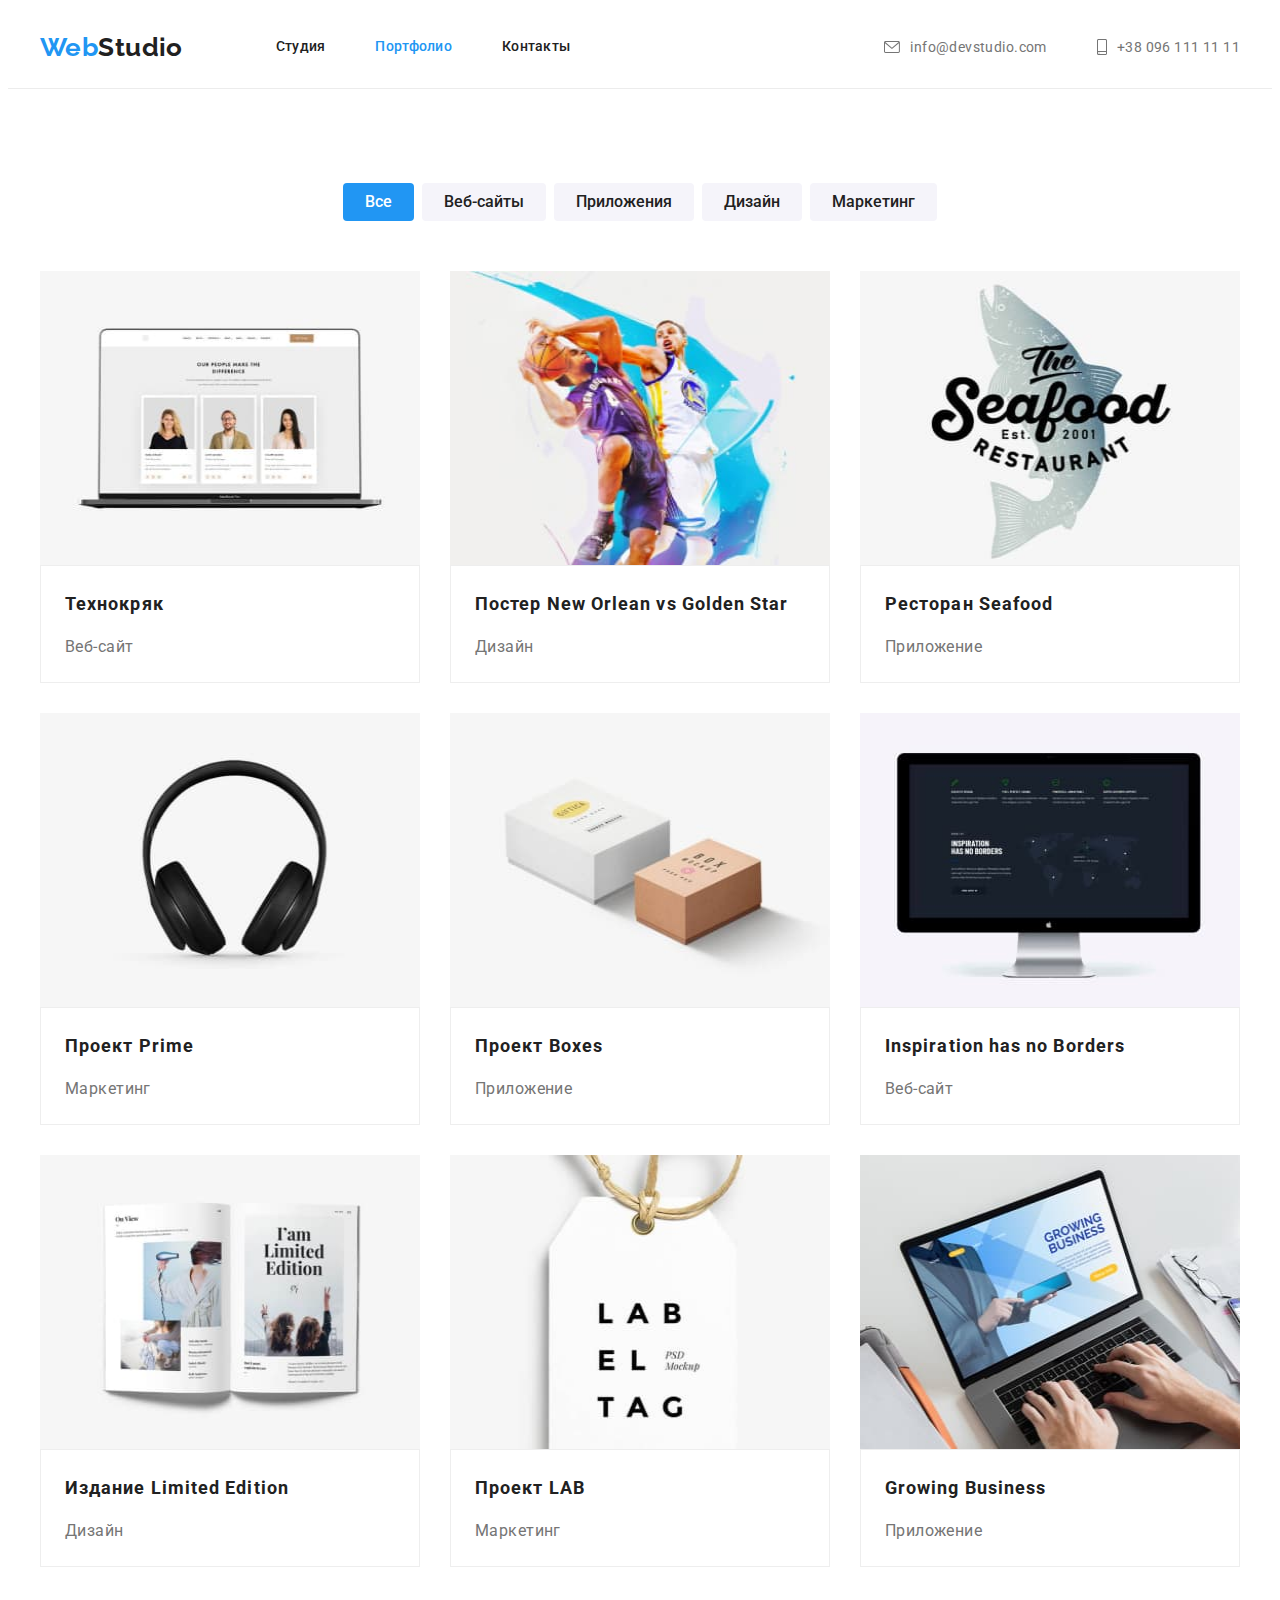
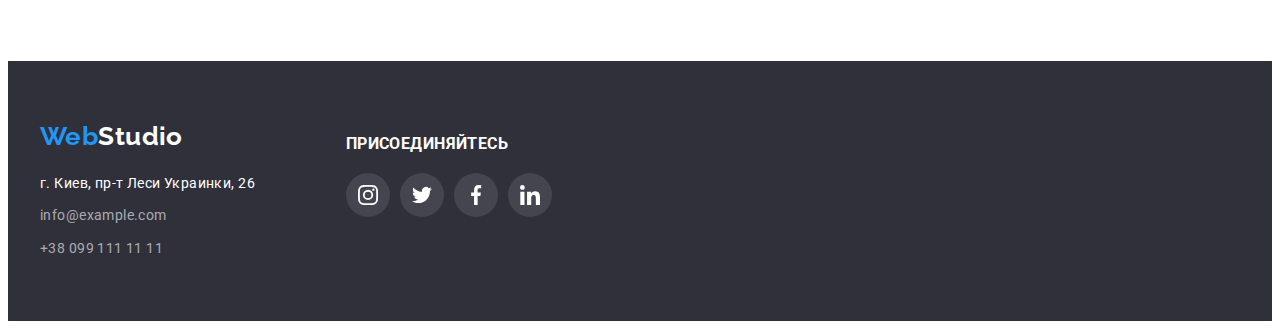
==== portfolio.html @ 651c7692 "Добавляет исходные файлы, абсолютно позиционирует ховерные элементы в портфолио" ====
﻿<!DOCTYPE html>
<html lang="ru">
  <head>
    <meta charset="UTF-8" />
    <meta http-equiv="X-UA-Compatible" content="IE=edge" />
    <meta name="viewport" content="width=device-width, initial-scale=1.0" />
    <title>Portfolio</title>
    <link rel="preconnect" href="https://fonts.gstatic.com" />
    <link
      href="https://fonts.googleapis.com/css2?family=Raleway:wght@700&family=Roboto:wght@400;500;700;900&display=swap"
      rel="stylesheet"
    />
    <link
      rel="stylesheet"
      href="https://cdnjs.cloudflare.com/ajax/libs/modern-normalize/1.0.0/modern-normalize.min.css"
      integrity="sha512-ISS7cAi1PEhQ8jnbJpJZMd29NlhNj4AWYyLOSp2CE/CsHxTCu+r+t0D2yoJudVrd0/8fTVPUVDzY5Tvli75u/g=="
      crossorigin="anonymous"
      referrerpolicy="no-referrer"
    />
    <link rel="stylesheet" href="./css/styles.css" />
  </head>
  <body>
    <header class="page-header">
      <div class="section container">
        <div class="header-menu">
          <a href="/" lang="en" class="logo link"
            ><span class="active">Web</span>Studio</a
          >

          <nav>
            <ul class="list nav-menu">
              <li><a href="./index.html" class="link">Студия</a></li>
              <li>
                <a href="./portfolio.html" class="link active">Портфолио</a>
              </li>
              <li><a href="#" class="link">Контакты</a></li>
            </ul>
          </nav>
        </div>
        <ul class="list header-contact">
          <li>
            <a href="mailto:info@devstudio.com" lang="en" class="link">
              <svg class="icon-item" width="16px" height="12px">
                <use href="./images/icons.svg#icon-envelope-header"></use>
              </svg>
              info@devstudio.com</a
            >
          </li>
          <li>
            <a href="tel:+380961111111" class="link">
              <svg class="icon-item" width="10px" height="16px">
                <use href="./images/icons.svg#icon-smartphone-header"></use>
              </svg>
              +38 096 111 11 11</a
            >
          </li>
        </ul>
      </div>
    </header>
    <main>
      <!--фильтр-->
      <section class="portfolio-page">
        <div class="section container">
          <div class="filter">
            <ul class="list">
              <li class="list-item">
                <button type="button" class="btn filter-btn btn-active">
                  Все
                </button>
              </li>
              <li class="list-item">
                <button type="button" class="btn filter-btn">Веб-сайты</button>
              </li>
              <li class="list-item">
                <button type="button" class="btn filter-btn">Приложения</button>
              </li>
              <li class="list-item">
                <button type="button" class="btn filter-btn">Дизайн</button>
              </li>
              <li class="list-item">
                <button type="button" class="btn filter-btn">Маркетинг</button>
              </li>
            </ul>
          </div>
          <!--портфолио-->
          <div class="portfolio-cards">
            <ul class="list">
              <li class="list-item portfolio-card">
                <div class="wrapper-card">
                  <img
                    src="./images/portfolio/tehnokriak.jpg"
                    alt="Ноутбук"
                    width="370"
                    height="294"
                  />
                  <div class="wrapper-description">
                    <p class="wrapper-text">
                      Технокряк это современная площадка распространения
                      коронавируса. Компании используют эту платформу для
                      цифрового шпионажа и атак на защищённые сервера
                      конкурентов.
                    </p>
                  </div>
                </div>
                <div class="portfolio-info">
                  <h3 class="list-item-title">Технокряк</h3>
                  <p class="list-item-text">Веб-сайт</p>
                </div>
              </li>
              <li class="list-item portfolio-card">
                <div class="wrapper-card">
                  <img
                    src="./images/portfolio/poster.jpg"
                    alt="Постер с баскетболистами"
                    width="370"
                    height="294"
                  />
                  <div class="wrapper-description">
                    <p class="wrapper-text">
                      Технокряк это современная площадка распространения
                      коронавируса. Компании используют эту платформу для
                      цифрового шпионажа и атак на защищённые сервера
                      конкурентов.
                    </p>
                  </div>
                </div>
                <div class="portfolio-info">
                  <h3 class="list-item-title">
                    Постер New Orlean vs Golden Star
                  </h3>
                  <p class="list-item-text">Дизайн</p>
                </div>
              </li>
              <li class="list-item portfolio-card">
                <div class="wrapper-card">
                  <img
                    src="./images/portfolio/restaurant.jpg"
                    alt="Логотип ресторана"
                    width="370"
                    height="294"
                  />
                  <div class="wrapper-description">
                    <p class="wrapper-text">
                      Технокряк это современная площадка распространения
                      коронавируса. Компании используют эту платформу для
                      цифрового шпионажа и атак на защищённые сервера
                      конкурентов.
                    </p>
                  </div>
                </div>
                <div class="portfolio-info">
                  <h3 class="list-item-title">Ресторан Seafood</h3>
                  <p class="list-item-text">Приложение</p>
                </div>
              </li>
              <li class="list-item portfolio-card">
                <div class="wrapper-card">
                  <img
                    src="./images/portfolio/pri.jpg"
                    alt="Наушники"
                    width="370"
                    height="294"
                  />
                  <div class="wrapper-description">
                    <p class="wrapper-text">
                      Технокряк это современная площадка распространения
                      коронавируса. Компании используют эту платформу для
                      цифрового шпионажа и атак на защищённые сервера
                      конкурентов.
                    </p>
                  </div>
                </div>
                <div class="portfolio-info">
                  <h3 class="list-item-title">Проект Prime</h3>
                  <p class="list-item-text">Маркетинг</p>
                </div>
              </li>
              <li class="list-item portfolio-card">
                <div class="wrapper-card">
                  <img
                    src="./images/portfolio/boxes.jpg"
                    alt="Коробки"
                    width="370"
                    height="294"
                  />
                  <div class="wrapper-description">
                    <p class="wrapper-text">
                      Технокряк это современная площадка распространения
                      коронавируса. Компании используют эту платформу для
                      цифрового шпионажа и атак на защищённые сервера
                      конкурентов.
                    </p>
                  </div>
                </div>
                <div class="portfolio-info">
                  <h3 class="list-item-title">Проект Boxes</h3>
                  <p class="list-item-text">Приложение</p>
                </div>
              </li>
              <li class="list-item portfolio-card">
                <div class="wrapper-card">
                  <img
                    src="./images/portfolio/inspiration.jpg"
                    alt="Монитор"
                    width="370"
                    height="294"
                  />
                  <div class="wrapper-description">
                    <p class="wrapper-text">
                      Технокряк это современная площадка распространения
                      коронавируса. Компании используют эту платформу для
                      цифрового шпионажа и атак на защищённые сервера
                      конкурентов.
                    </p>
                  </div>
                </div>
                <div class="portfolio-info">
                  <h3 class="list-item-title">Inspiration has no Borders</h3>
                  <p class="list-item-text">Веб-сайт</p>
                </div>
              </li>
              <li class="list-item portfolio-card">
                <div class="wrapper-card">
                  <img
                    src="./images/portfolio/limiteded.jpg"
                    alt="Журнал"
                    width="370"
                    height="294"
                  />
                  <div class="wrapper-description">
                    <p class="wrapper-text">
                      Технокряк это современная площадка распространения
                      коронавируса. Компании используют эту платформу для
                      цифрового шпионажа и атак на защищённые сервера
                      конкурентов.
                    </p>
                  </div>
                </div>
                <div class="portfolio-info">
                  <h3 class="list-item-title">Издание Limited Edition</h3>
                  <p class="list-item-text">Дизайн</p>
                </div>
              </li>
              <li class="list-item portfolio-card">
                <div class="wrapper-card">
                  <img
                    src="./images/portfolio/lab.jpg"
                    alt="лейба"
                    width="370"
                    height="294"
                  />
                  <div class="wrapper-description">
                    <p class="wrapper-text">
                      Технокряк это современная площадка распространения
                      коронавируса. Компании используют эту платформу для
                      цифрового шпионажа и атак на защищённые сервера
                      конкурентов.
                    </p>
                  </div>
                </div>
                <div class="portfolio-info">
                  <h3 class="list-item-title">Проект LAB</h3>
                  <p class="list-item-text">Маркетинг</p>
                </div>
              </li>
              <li class="list-item portfolio-card">
                <div class="wrapper-card">
                  <img
                    src="./images/portfolio/growing.jpg"
                    alt="Ноутбук"
                    width="370"
                    height="294"
                  />
                  <div class="wrapper-description">
                    <p class="wrapper-text">
                      Технокряк это современная площадка распространения
                      коронавируса. Компании используют эту платформу для
                      цифрового шпионажа и атак на защищённые сервера
                      конкурентов.
                    </p>
                  </div>
                </div>
                <div class="portfolio-info">
                  <h3 class="list-item-title">Growing Business</h3>
                  <p class="list-item-text">Приложение</p>
                </div>
              </li>
            </ul>
          </div>
        </div>
      </section>
    </main>
    <footer class="footer-page">
      <div class="section container">
        <div class="logo-address">
          <a href="/" lang="en" class="logo link"
            ><span class="active">Web</span>Studio</a
          >
          <address class="footer-address">
            <ul class="list">
              <li class="list-item">
                <a href="#" class="link">г. Киев, пр-т Леси Украинки, 26</a>
              </li>

              <li class="list-item footer-contact">
                <a href="mailto:info@example.com" lang="en" class="link"
                  >info@example.com</a
                >
              </li>
              <li class="list-item footer-contact">
                <a href="tel:+380991111111" class="link">+38 099 111 11 11</a>
              </li>
            </ul>
          </address>
        </div>
        <div class="footer-social-networks">
          <h3 class="list-item-title">присоединяйтесь</h3>
          <ul class="list social-networks">
            <li class="sn-item">
              <a href="https://www.instagram.com" class="link footer-link-sn">
                <svg class="sn-icon">
                  <use href="./images/icons.svg#icon-instagram-grey"></use>
                </svg>
              </a>
            </li>
            <li class="sn-item">
              <a href="https://www.twitter.com/" class="link footer-link-sn">
                <svg class="sn-icon">
                  <use href="./images/icons.svg#icon-twitter"></use>
                </svg>
              </a>
            </li>
            <li class="sn-item">
              <a href="https://www.facebook.com" class="link footer-link-sn">
                <svg class="sn-icon">
                  <use href="./images/icons.svg#icon-facebook"></use>
                </svg>
              </a>
            </li>
            <li class="sn-item">
              <a href="https://www.linkedin.com" class="link footer-link-sn">
                <svg class="sn-icon">
                  <use href="./images/icons.svg#icon-linkedin"></use>
                </svg>
              </a>
            </li>
          </ul>
        </div>
      </div>
    </footer>
  </body>
</html>
---- css/styles.css ----
﻿
:root {
  --basis-text-color: #212121;
  --secondary-text-color: #757575;
  --background-color: #E5E5E5;
  --white-color: #FFFFFF;
  --active-color: #2196F3;
  --background-btn-color: #F5F4FA;
  --borders-color: #EEEEEE;
  --border-line-color: #ECECEC;
  --dark-background: #2F303A;
  --footer-contact-color: rgba(255, 255, 255, 0.6);
  --footer-icon-bg-color: rgba(255, 255, 255, 0.1);
  --hero-gradient: rgba(47, 48, 58, 0.4);
  --wrapper-title: rgba(47, 48, 58, 0.8);
  --icons-color: #AFB1B8;
  --wrapper-portfolio-card: rgba(33, 150, 243, 0.9);
}

body {
  color: var(--secondary-text-color);
  font-family: Roboto, sans-serif;
  font-weight: 400;
  font-style: normal;
  font-size: 14px;
  line-height: 1.71;
  letter-spacing: 0.03em;
}


.link {
  display: flex;
  text-decoration: none;
  color: inherit;
  font-style: inherit;
  align-items: center;
  
}

.list {
  list-style: none;
  margin: 0;
  padding: 0;
}

.active,
.link:hover,
.link:focus {
  color: var(--active-color);
}

.btn {
  font-family: inherit;
  background-color: var(--background-btn-color);
  border: none;
  cursor: pointer;
  text-align: center;
  border-radius: 4px;
}
.btn:hover,
.btn:focus {
  box-shadow: 0px 3px 1px rgba(0, 0, 0, 0.1),
  0px 1px 2px rgba(0, 0, 0, 0.08),
  0px 2px 2px rgba(0, 0, 0, 0.12);
}
.container {
  width: 1200px;
  margin: 0 auto;
}
.section {
  padding: 94px 15px;  
}

/*HEADER*/
.page-header {
  border-bottom: 1px solid var(--border-line-color);
  
}
.logo {
  font-family: Raleway, sans-serif;
  font-weight: 700;
  font-size: 26px;
  line-height: 1.19;
  color: var(--basis-text-color);
  margin-right: 93px;
}

.nav-menu {
  display: flex;
  color: var(--basis-text-color);
  font-weight: 500;
  line-height: 1.14;
  letter-spacing: 0.02em;
  
}

.nav-menu li:not(:last-child),
.header-contact li:not(:last-child) {
  margin-right: 50px;
}

.header-contact {
  display: flex;
  margin-left: auto;  
  color: var(--secondary-text-color);
  align-items: center;
}
.header-contact .icon-item {
  margin-right: 10px;
  fill: currentColor;
}


.page-header .container {
  display: flex;
  padding-top: 24px;
  padding-bottom: 25px;
}

.header-menu {
  display: flex;  
  align-items: center;
}

/*HERO*/
.hero {
  text-align: center;
  letter-spacing: 0.06em;
}
.layers {
  max-width: 1600px;
  height: 600px;
  margin-left: auto;
  margin-right: auto;
  background-color: var(--dark-background);
  background-image: linear-gradient(rgba(47, 48, 58, 0.4), rgba(47, 48, 58, 0.4)),
  url('../images/hero/hero-background.jpg');
  background-repeat: no-repeat;
  background-size: cover;
  
  background-position: center;
}
.hero .section {
  padding-top: 200px;
  padding-bottom: 200px;
}

.hero-title {
  text-transform: uppercase;
  color: var(--white-color);
  font-weight: 900;
  font-size: 44px;
  line-height: 1.36;
  margin-top: 0;
  margin-bottom: 30px;
}
 
.hero-btn {
  width: 200px;
  height: 50px;
  background: #2196F3;
  color: var(--white-color);
  box-shadow: 0px 4px 4px rgba(0, 0, 0, 0.15);
  font-weight: 700;
  font-size: 16px;
  line-height: 1.9;
  padding: 0;
}



.advantages .list-item-title {
  text-transform: uppercase;
}
.advantages .list-item:not(:last-child) {
  margin-right: 30px;
}

.advantages .list {
  display: flex;
}
.advantages .list-item {
  width: calc((100% - 90px) / 4);
}

.thumb {
  display: flex;
  width: 270px;
  height: 120px;
  background-color: var(--background-btn-color);
  padding-top: 25px;
  padding-bottom: 25px;
  margin-bottom: 30px;
  
}
.thumb .icon-item {
  width: 70px;
  height: 70px;
  margin-left: auto;
  margin-right: auto;
}

.list-item-title {
  color: var(--basis-text-color);
  font-weight: 700;
  line-height: 1.14;
  margin-top: 0;
  margin-bottom: 10px;
  
}
.list-item-text {
 margin: 0;
}

.title {
  color: var(--basis-text-color);
  font-size: 36px;
  line-height: 1.16;
  text-align: center;
  margin-top: 0;
  margin-bottom: 50px;
}


/*work*/
.work .section {
  padding-top: 0;
}
.work .list {
  display: flex;
}
.work .list-item:not(:last-child) {
  margin-right: 30px;
}

.work .list-item {
  width: 370px;
  position: relative;
}
.wrapper-title {
  background-color: var(--wrapper-title);
  position: absolute;
  width: 100%;
  height: 70px;
  bottom: 0px;

}
.wrapper-title .list-item-title {
  color: var(--white-color);
  text-transform: uppercase;
  margin-bottom: 0;
  text-align: center;
  padding-top: 27px;
  padding-bottom: 27px;
}

/*team*/
.team {
  background-color: var(--background-btn-color);
}
.team .list {
  display: flex;

}
.team-card {
  width: calc((100% - 90px) / 4);
  background-color: var(--white-color);
  box-shadow: 0px 1px 3px rgba(0, 0, 0, 0.12), 0px 1px 1px rgba(0, 0, 0, 0.14), 0px 2px 1px rgba(0, 0, 0, 0.2);
  border-radius: 0px 0px 4px 4px;
  border-bottom: 1px solid var(--borders-color);
  text-align: center;
}
.team-card:not(:last-child) {
  margin-right: 30px;
}
.team-card .list-item-title {
  font-weight: 500;
  font-size: 16px;
  line-height: 1.19;
}

.photo-team {
  margin-top: 0;
  margin-bottom: 30px;
}

.team-card > .list-item-text {
  margin-bottom: 16px;
}
.social-networks {
  display: flex;
  justify-content: center;
  margin-bottom: 30px;
  
}


.sn-item:not(:last-child) {
  margin-right: 10px;
}
.sn-item .link {
  display: flex;
  height: 44px;
  width: 44px;
  color: var(--icons-color);
  background-color: var(--white-color);
  border-radius: 50%;
  align-items: center;
  justify-content: center;
}
.sn-icon {
  width: 20px;
  height: 20px;
  fill: currentColor;
}
.sn-item .link:hover {
  color: var(--white-color);
  background-color: var(--active-color);
}
/* clients */
.clients .list {
  display: flex;
  color: var(--icons-color);
}
.clients .list-item {
  display: flex;
  width: 170px;
  height: 92px;
  border: 1px solid #AFB1B8;
  box-sizing: border-box;
  border-radius: 4px;
  align-items: center;
  justify-content: center;
  
}
.hover-boder:hover {
  border: 1px solid var(--active-color);
}
.client-logo {
  display: flex;
  width: 106px;
  height: 60px;
  align-content: center;
  fill: currentColor;
}
.hover-boder .link {
  width: 100%;
  height: 100%;
  justify-content: center;
}

.clients .list-item:not(:last-child) {
  margin-right: 30px;
}
/*footer*/
.footer-page {
  background-color: var(--dark-background);
  
}
.footer-page .section {
  display: flex;
  padding-top: 60px;
  padding-bottom: 60px;
}
.footer-address {
  font-style: inherit;
}
.footer-address .list-item:not(:last-child) {
  margin-bottom: 9px;
}
.footer-page .link {
  color: var(--white-color);
}
.footer-contact .link {
  color: var(--footer-contact-color);
} 
.footer-page .logo {
  margin-bottom: 20px;
}
.footer-page .list-item-title {
 text-transform: uppercase;
  color: var(--white-color);
  margin-bottom: 20px;
}
.footer-social-networks {
  display: flex;
  flex-direction: column;
  justify-content: center;
}
.footer-social-networks .link {
  color: var(--white-color);
  background-color: var(--footer-icon-bg-color);
}
.footer-social-networks .link:hover {
  background-color: var(--active-color)
}
.logo-address {
  margin-right: 70px;
}

/*PORTFOLIO PAGE*/

.filter-btn {
  box-sizing: content-box;
  color: var(--basis-text-color);
  font-size: 16px;
  line-height: 1.62;
  font-weight: 500;
  padding: 6px 22px;
}

.btn-active {
  box-sizing: content-box;
  background-color: var(--active-color);
  color: var(--white-color);
  font-weight: 500;
  font-size: 16px;
  line-height: 1.62;
  padding: 6px 22px;
}

.filter-btn:hover, 
.filter-btn:focus,
.filter-btn:active {
  background-color: var(--active-color);
  color: var(--white-color);
}

.filter .list-item:not(:last-child) {
  margin-right: 8px;
}

.filter{
  margin-bottom: 50px;
}
.filter .list {
  display: flex;
  justify-content: center;
  
}
.portfolio-cards .list {
  display: flex;
  flex-wrap: wrap;
}

.list-item img {
  display: block;
  width: 100%;
}
.portfolio-card {
  width: calc((100% - 60px) / 3);
  background-color: var(--white-color);
  box-sizing: content-box;
  margin-bottom: 30px;
  margin-right: 30px;
  position: relative;
}

.portfolio-card:hover {
  box-shadow: 0px 1px 1px rgba(0, 0, 0, 0.12),
  0px 4px 4px rgba(0, 0, 0, 0.06),
  1px 4px 6px rgba(0, 0, 0, 0.16);
}

.portfolio-card .list-item-title {
  font-size: 18px;
  line-height: 2;
  letter-spacing: 0.06em;
}
.portfolio-card .list-item-text {
  font-size: 16px;
  line-height: 1.87;
}
.portfolio-card:nth-child(3n) {
  margin-right: 0;
}
.portfolio-card:nth-last-child(-n + 3) {
  margin-bottom: 0;
}
.portfolio-info {
  border: 1px solid var(--borders-color);
  padding: 20px 24px;
}
.wrapper-card {
  position: relative;
}
.wrapper-card::before {
  display: inline-block;
  position: absolute;
  content: "";
  width: 100%;
  height: 100%;
  background-color: var(--wrapper-portfolio-card);
  opacity: 0;
}

.wrapper-description {
  width: 100%;
  height: 100%;
  padding: 63px 24px;
  position: absolute;
  top: 0;
  opacity: 0;
}
.wrapper-text {
  color: var(--white-color);
  margin: 0;
  font-size: 18px;
  line-height: 1.56;
}
.portfolio-card:hover .wrapper-description,
.portfolio-card:hover .wrapper-card::before {
  opacity: 1;
}
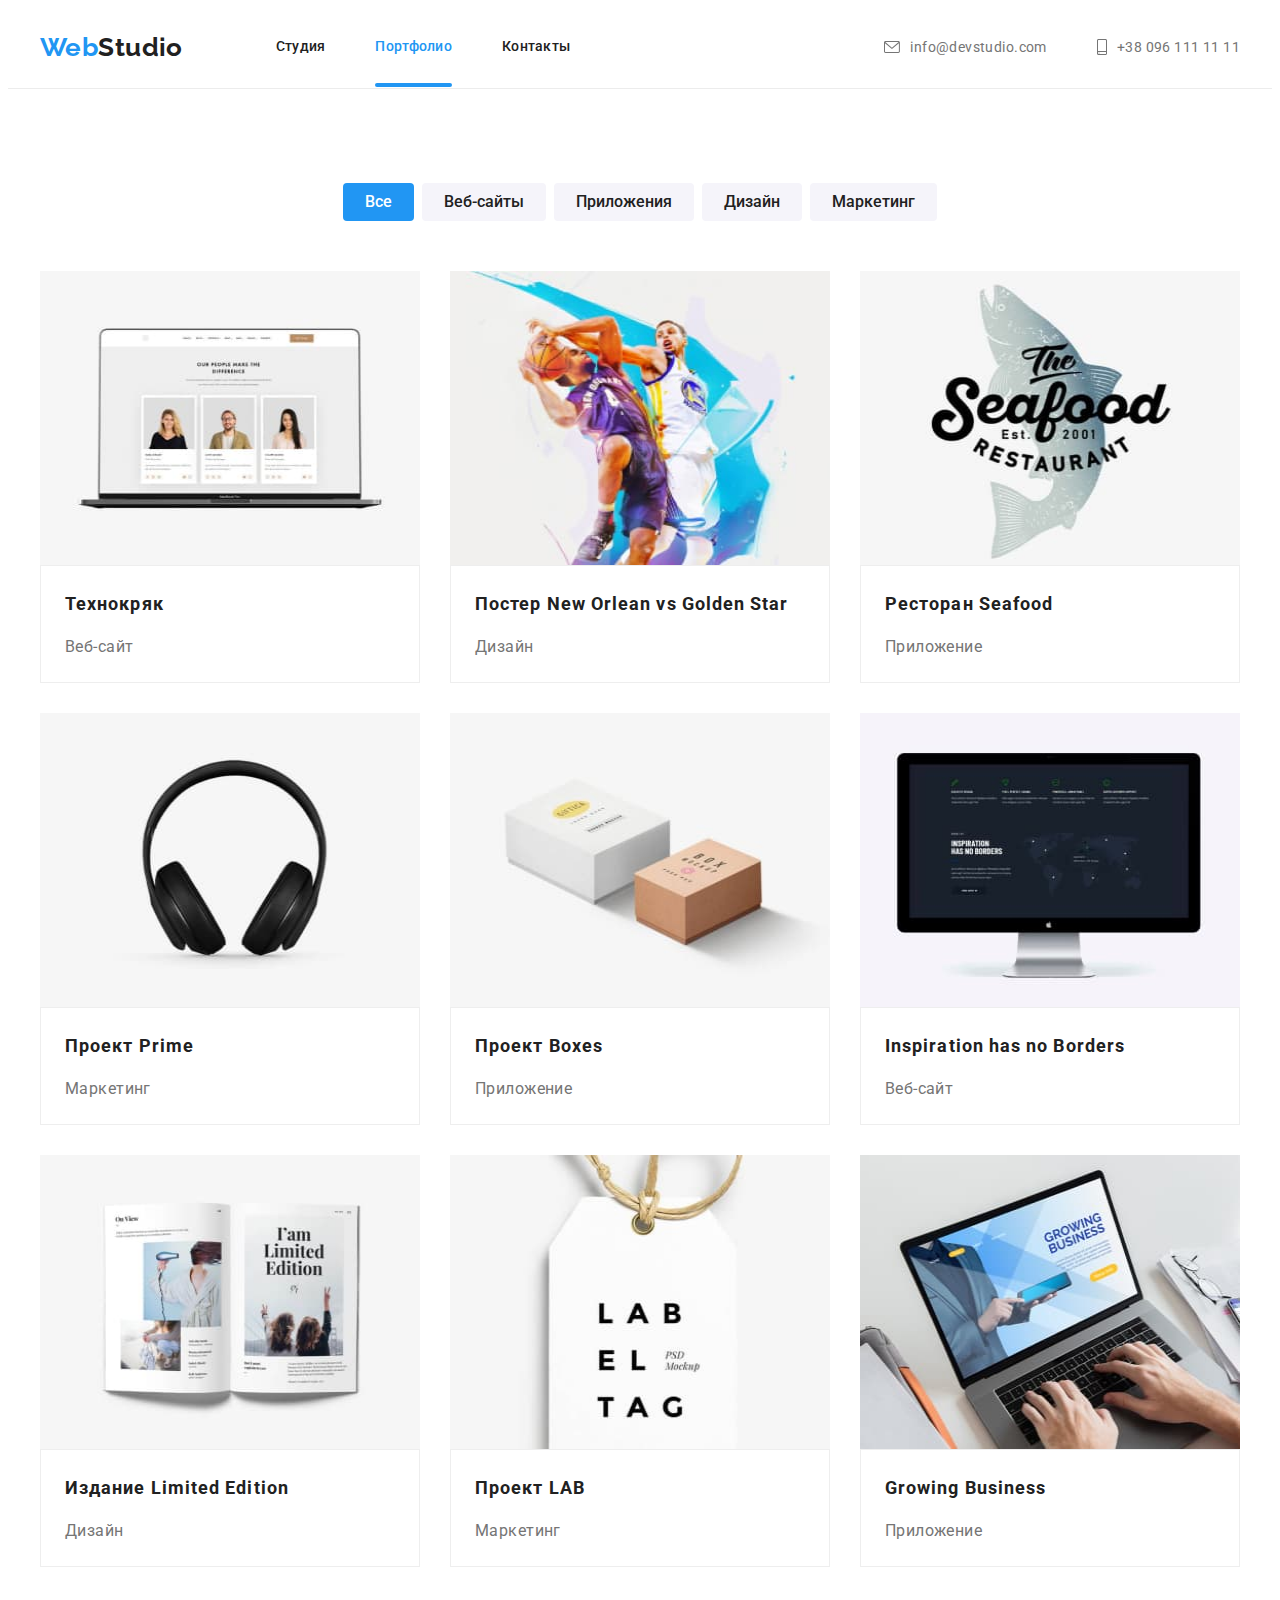
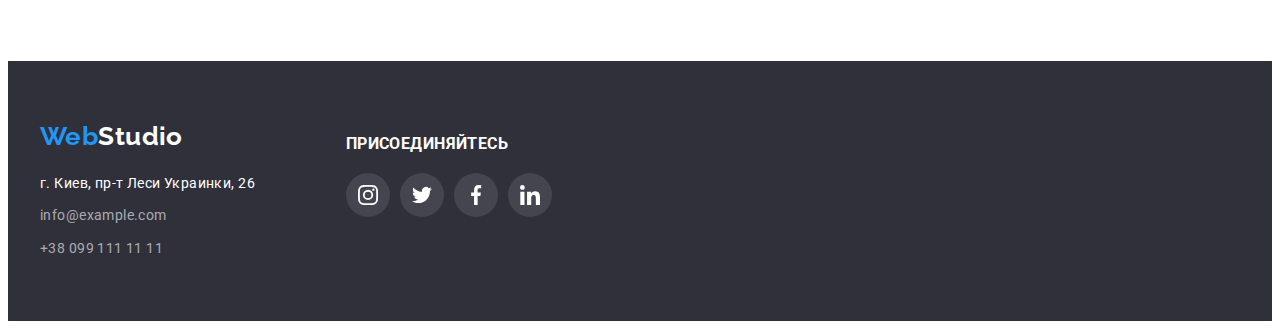
==== commit f7631351: "Добавляет переходы и подчеркивание на текущих страницах" ====
--- a/portfolio.html
+++ b/portfolio.html
@@ -31,7 +31,7 @@
             <ul class="list nav-menu">
               <li><a href="./index.html" class="link">Студия</a></li>
               <li>
-                <a href="./portfolio.html" class="link active">Портфолио</a>
+                <a href="./portfolio.html" class="link current">Портфолио</a>
               </li>
               <li><a href="#" class="link">Контакты</a></li>
             </ul>
--- a/css/styles.css
+++ b/css/styles.css
@@ -15,6 +15,11 @@
   --wrapper-title: rgba(47, 48, 58, 0.8);
   --icons-color: #AFB1B8;
   --wrapper-portfolio-card: rgba(33, 150, 243, 0.9);
+  --backdrop-color: rgba(0, 0, 0, 0.2);
+  --close-btn-color: rgba(0, 0, 0, 1);
+  --border-modal-color: rgba(0, 0, 0, 0.1);
+
+
 }
 
 body {
@@ -34,7 +39,7 @@
   color: inherit;
   font-style: inherit;
   align-items: center;
-  
+  transition: color 250ms cubic-bezier(0.4, 0, 0.2, 1);
 }
 
 .list {
@@ -47,6 +52,21 @@
 .link:hover,
 .link:focus {
   color: var(--active-color);
+}
+.current {
+  position: relative;
+  color: var(--active-color);
+}
+
+.current::after {
+  content: "";
+  position: absolute;
+  height: 4px;
+  width: 100%;
+  background-color: var(--active-color);
+  border-radius: 2px;
+  top: 44px;
+
 }
 
 .btn {
@@ -56,7 +76,9 @@
   cursor: pointer;
   text-align: center;
   border-radius: 4px;
-}
+  transition: box-shadow 250ms cubic-bezier(0.4, 0, 0.2, 1);
+}
+
 .btn:hover,
 .btn:focus {
   box-shadow: 0px 3px 1px rgba(0, 0, 0, 0.1),
@@ -307,7 +329,10 @@
   border-radius: 50%;
   align-items: center;
   justify-content: center;
-}
+  transition: color 250ms cubic-bezier(0.4, 0, 0.2, 1), 
+  background-color 250ms cubic-bezier(0.4, 0, 0.2, 1);
+}
+
 .sn-icon {
   width: 20px;
   height: 20px;
@@ -333,9 +358,14 @@
   justify-content: center;
   
 }
+.hover-boder {
+  transition: border 250ms cubic-bezier(0.4, 0, 0.2, 1);
+}
+
 .hover-boder:hover {
   border: 1px solid var(--active-color);
 }
+
 .client-logo {
   display: flex;
   width: 106px;
@@ -390,6 +420,10 @@
 .footer-social-networks .link {
   color: var(--white-color);
   background-color: var(--footer-icon-bg-color);
+  transition-property: background-color;
+  transition-duration: 250ms;
+  transition-timing-function: cubic-bezier(0.4, 0, 0.2, 1);
+  
 }
 .footer-social-networks .link:hover {
   background-color: var(--active-color)
@@ -407,6 +441,9 @@
   line-height: 1.62;
   font-weight: 500;
   padding: 6px 22px;
+  transition: color 250ms cubic-bezier(0.4, 0, 0.2, 1),
+  background-color 250ms cubic-bezier(0.4, 0, 0.2, 1),
+  box-shadow 250ms cubic-bezier(0.4, 0, 0.2, 1);  
 }
 
 .btn-active {
@@ -424,6 +461,9 @@
 .filter-btn:active {
   background-color: var(--active-color);
   color: var(--white-color);
+  box-shadow: 0px 3px 1px rgba(0, 0, 0, 0.1),
+  0px 1px 2px rgba(0, 0, 0, 0.08),
+  0px 2px 2px rgba(0, 0, 0, 0.12);
 }
 
 .filter .list-item:not(:last-child) {
@@ -454,6 +494,7 @@
   margin-bottom: 30px;
   margin-right: 30px;
   position: relative;
+  transition: box-shadow 250ms cubic-bezier(0.4, 0, 0.2, 1);
 }
 
 .portfolio-card:hover {
@@ -483,6 +524,8 @@
 }
 .wrapper-card {
   position: relative;
+  overflow: hidden;
+
 }
 .wrapper-card::before {
   display: inline-block;
@@ -492,8 +535,11 @@
   height: 100%;
   background-color: var(--wrapper-portfolio-card);
   opacity: 0;
-}
-
+  transition: opacity 250ms cubic-bezier(0.4, 0, 0.2, 1),
+  transform 2000ms cubic-bezier(0.4, 0, 0.2, 1);
+  transform-origin: bottom center;
+}
+ 
 .wrapper-description {
   width: 100%;
   height: 100%;
@@ -501,7 +547,10 @@
   position: absolute;
   top: 0;
   opacity: 0;
-}
+  transition: opacity 250ms cubic-bezier(0.4, 0, 0.2, 1),
+  transform 2000ms cubic-bezier(0.4, 0, 0.2, 1);
+}
+
 .wrapper-text {
   color: var(--white-color);
   margin: 0;
@@ -511,4 +560,64 @@
 .portfolio-card:hover .wrapper-description,
 .portfolio-card:hover .wrapper-card::before {
   opacity: 1;
+  animation: animationWrapper 500ms 1;
+  
+}
+
+@keyframes animationWrapper {
+  0% {
+    transform: translateY(294px);
+  }
+  100% {
+    transform: translateY(0px);
+  }
+}
+
+/* MODAL */
+.backdrop {
+  position: fixed;
+  left: 0;
+  top: 0;
+  width: 100%;
+  height: 100%;
+  background-color: var(--backdrop-color);
+}
+
+.backdrop.is-hidden {
+  opacity: 0;
+  pointer-events: none;
+}
+
+.modal {
+  position: absolute;
+  top: 50%;
+  left: 50%;
+  transform: translate(-50%, -50%);
+  display: flex;
+  flex-direction: row-reverse;
+  width: 528px;
+  height: 581px;
+  background-color: var(--white-color);
+  border: 1px solid var(--border-modal-color);
+ 
+}
+.close-btn {
+  position: absolute;
+  top: 8px;
+  right: 8px;
+  display: flex;
+  width: 30px;
+  height: 30px;
+  background-color: var(--white-color);
+  padding: 0;
+  border-radius: 50%;
+  border: 1px solid var(--border-modal-color);
+  align-items: center;
+  justify-content: center;
+
+}
+.close-icon {
+  width: 18px;
+  height: 18px;
+  fill: var(--close-btn-color);
 }